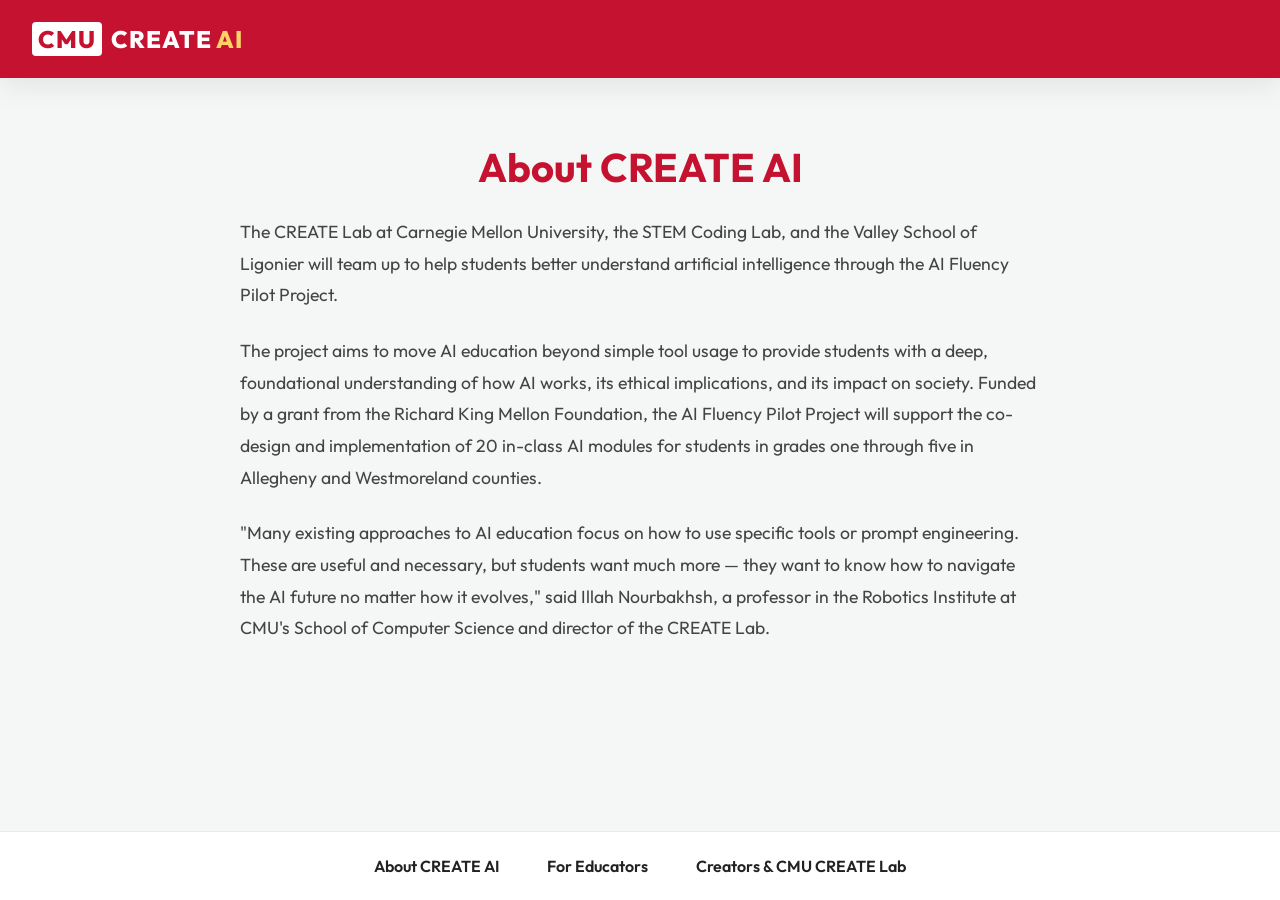
==== about.html @ 3992c71f "Initial commit" ====
<!DOCTYPE html>
<html lang="en">
<head>
    <meta charset="UTF-8">
    <meta name="viewport" content="width=device-width, initial-scale=1.0">
    <title>About CREATE AI</title>
    <link href="https://fonts.googleapis.com/css2?family=Outfit:wght@400;600;800&display=swap" rel="stylesheet">
    <link rel="stylesheet" href="style.css">
</head>
<body>
    <header>
        <a href="index.html" style="text-decoration: none; color: inherit;">
            <div class="logo">
                <span class="cmu">CMU</span> CREATE <span class="ai">AI</span>
            </div>
        </a>
    </header>

    <div class="app-container" style="flex-direction: column; padding: 4rem 2rem; align-items: center; text-align: center;">
        <h2 style="color: var(--cmu-red); font-size: 2.5rem; margin-bottom: 1.5rem;">About CREATE AI</h2>
        <div style="max-width: 800px; line-height: 1.8; font-size: 1.1rem; color: #444; text-align: left;">
            <p>The CREATE Lab at Carnegie Mellon University, the STEM Coding Lab, and the Valley School of Ligonier will team up to help students better understand artificial intelligence through the AI Fluency Pilot Project.</p>
            <p style="margin-top: 1.5rem;">The project aims to move AI education beyond simple tool usage to provide students with a deep, foundational understanding of how AI works, its ethical implications, and its impact on society. Funded by a grant from the Richard King Mellon Foundation, the AI Fluency Pilot Project will support the co-design and implementation of 20 in-class AI modules for students in grades one through five in Allegheny and Westmoreland counties.</p>
            <p style="margin-top: 1.5rem;">"Many existing approaches to AI education focus on how to use specific tools or prompt engineering. These are useful and necessary, but students want much more — they want to know how to navigate the AI future no matter how it evolves," said Illah Nourbakhsh, a professor in the Robotics Institute at CMU's School of Computer Science and director of the CREATE Lab.</p>
        </div>
    </div>

    <footer class="app-footer" style="background: white; padding: 1.5rem 2rem; border-top: 1px solid #EAEAEA; display: flex; justify-content: center; gap: 3rem; font-size: 1rem; margin-top: auto;">
        <a href="about.html" class="footer-link" style="color: var(--cmu-dark); text-decoration: none; font-weight: 600;">About CREATE AI</a>
        <a href="educators.html" class="footer-link" style="color: var(--cmu-dark); text-decoration: none; font-weight: 600;">For Educators</a>
        <a href="creators.html" class="footer-link" style="color: var(--cmu-dark); text-decoration: none; font-weight: 600;">Creators & CMU CREATE Lab</a>
    </footer>
</body>
</html>
---- style.css ----
:root {
    --cmu-red: #C41230;
    --cmu-dark: #222222;
    --bg-color: #F4F7F6;
    --card-bg: #FFFFFF;
    --block-color: #4A90E2;
    --block-color-2: #F39C12;
    --block-color-3: #2ECC71;
    --drop-bg: #EAEAEA;
    --text-main: #333333;
    --font-family: 'Outfit', sans-serif;
    --radius: 12px;
    --shadow: 0 8px 30px rgba(0,0,0,0.08);
}

* {
    box-sizing: border-box;
    margin: 0;
    padding: 0;
}

body {
    font-family: var(--font-family);
    background-color: var(--bg-color);
    color: var(--text-main);
    display: flex;
    flex-direction: column;
    min-height: 100vh;
}

header {
    background-color: var(--cmu-red);
    color: white;
    padding: 1.5rem 2rem;
    display: flex;
    justify-content: space-between;
    align-items: center;
    box-shadow: var(--shadow);
    z-index: 10;
}

.logo {
    font-size: 1.5rem;
    font-weight: 800;
    letter-spacing: 1px;
}

.logo .cmu {
    background: white;
    color: var(--cmu-red);
    padding: 2px 6px;
    border-radius: 4px;
    margin-right: 4px;
}

.logo .ai {
    color: #FFD166;
}

.subtitle {
    font-weight: 600;
    opacity: 0.9;
}

.app-container {
    display: flex;
    flex: 1;
    max-width: 1200px;
    margin: 0 auto;
    width: 100%;
}

.sidebar {
    width: 250px;
    background: white;
    padding: 2rem 1rem;
    border-right: 1px solid #EAEAEA;
    box-shadow: 2px 0 10px rgba(0,0,0,0.02);
}

.sidebar h3 {
    font-size: 1.1rem;
    margin-bottom: 1rem;
    color: var(--cmu-dark);
    padding-left: 15px;
    text-transform: uppercase;
    letter-spacing: 1px;
}

.sidebar ul {
    list-style: none;
}

.sidebar li {
    padding: 12px 15px;
    margin-bottom: 10px;
    border-radius: 8px;
    cursor: pointer;
    font-weight: 600;
    color: #555;
    transition: all 0.2s;
}

.sidebar li:hover {
    background: var(--bg-color);
}

.sidebar li.active {
    background: #FFF0F2;
    color: var(--cmu-red);
    border-left: 4px solid var(--cmu-red);
}

main {
    flex: 1;
    padding: 2rem;
}

.lesson-view.hidden {
    display: none;
}

.lesson-intro {
    text-align: center;
    margin-bottom: 2rem;
}

.lesson-intro h2 {
    font-size: 2rem;
    color: var(--cmu-dark);
    margin-bottom: 0.5rem;
}

.lesson-intro p {
    font-size: 1.1rem;
    color: #555;
    max-width: 600px;
    margin: 0 auto;
}

.workspace {
    display: flex;
    flex-direction: column;
    gap: 2rem;
}

.sentence-area, .prediction-area {
    background: var(--card-bg);
    padding: 2rem;
    border-radius: var(--radius);
    box-shadow: var(--shadow);
}

h3 {
    margin-bottom: 1rem;
    color: var(--cmu-red);
    font-size: 1.2rem;
}

.sentence-track {
    display: flex;
    flex-wrap: wrap;
    gap: 10px;
    min-height: 80px;
    align-items: center;
    background: var(--bg-color);
    padding: 1rem;
    border-radius: var(--radius);
    border: 2px dashed #CCC;
}

.word-block {
    padding: 12px 20px;
    border-radius: 8px;
    font-weight: 600;
    font-size: 1.2rem;
    color: white;
    box-shadow: 0 4px 6px rgba(0,0,0,0.1);
    transition: transform 0.2s, box-shadow 0.2s;
    user-select: none;
}

.word-block.fixed {
    background-color: var(--cmu-dark);
}

.word-block.draggable {
    cursor: grab;
    background-color: var(--block-color);
    position: relative;
}
.word-block.draggable:nth-child(2n) { background-color: var(--block-color-2); }
.word-block.draggable:nth-child(3n) { background-color: var(--block-color-3); }

.word-block.draggable:active {
    cursor: grabbing;
    transform: scale(1.05);
    box-shadow: 0 8px 15px rgba(0,0,0,0.2);
}

.prob-badge {
    position: absolute;
    top: -10px;
    right: -10px;
    background: var(--cmu-red);
    color: white;
    font-size: 0.75rem;
    padding: 2px 6px;
    border-radius: 10px;
    font-weight: 800;
    box-shadow: 0 2px 4px rgba(0,0,0,0.2);
}

.drop-zone {
    padding: 12px 20px;
    border-radius: 8px;
    font-weight: 600;
    font-size: 1.2rem;
    color: #888;
    background-color: var(--drop-bg);
    border: 2px dashed #AAA;
    min-width: 150px;
    text-align: center;
    transition: all 0.3s;
}

.drop-zone.active {
    border-color: var(--cmu-red);
    background-color: #FFF0F2;
    color: var(--cmu-red);
}

.drop-zone.hover {
    background-color: #FFE0E5;
    transform: scale(1.05);
}

.word-palette {
    display: flex;
    gap: 15px;
    flex-wrap: wrap;
    min-height: 60px;
}

/* Image Comparison Styles */
.image-comparison {
    display: flex;
    gap: 2rem;
    justify-content: center;
    margin-top: 2rem;
}

.image-card {
    background: white;
    padding: 1rem;
    border-radius: var(--radius);
    box-shadow: var(--shadow);
    text-align: center;
    transition: transform 0.2s;
    width: 45%;
}

.image-card:hover {
    transform: translateY(-5px);
}

.image-card img {
    width: 100%;
    height: auto;
    border-radius: 8px;
    margin-bottom: 1rem;
    object-fit: cover;
    aspect-ratio: 1/1;
    border: 1px solid #EAEAEA;
}

.image-card .btn-select {
    width: 100%;
    background: var(--block-color);
}
.image-card .btn-select:hover {
    background: #357ABD;
}

.hidden {
    display: none !important;
}

.overlay {
    position: fixed;
    top: 0; left: 0; width: 100%; height: 100%;
    background: rgba(0,0,0,0.6);
    backdrop-filter: blur(4px);
    display: flex;
    justify-content: center;
    align-items: center;
    z-index: 100;
    opacity: 0;
    animation: fadeIn 0.4s forwards;
}

@keyframes fadeIn {
    to { opacity: 1; }
}

.modal {
    background: white;
    padding: 3rem;
    border-radius: 20px;
    max-width: 500px;
    text-align: center;
    box-shadow: 0 20px 40px rgba(0,0,0,0.2);
    transform: translateY(20px);
    animation: slideUp 0.4s forwards;
}

@keyframes slideUp {
    to { transform: translateY(0); }
}

.lesson-intro h2 {
    color: var(--cmu-red);
    margin-top: 0;
}

.splash-screen {
    display: flex;
    flex-direction: column;
    align-items: center;
    justify-content: center;
    text-align: center;
    height: 100%;
    min-height: 400px;
}

.splash-screen .lesson-intro {
    max-width: 600px;
    margin-bottom: 2rem;
}

.btn-start-lesson {
    font-size: 1.2rem;
    padding: 1rem 2rem;
    border-radius: 30px;
    box-shadow: 0 4px 15px rgba(160, 15, 37, 0.3);
}

.btn-start-lesson:hover {
    transform: translateY(-3px);
    box-shadow: 0 6px 20px rgba(160, 15, 37, 0.4);
}

.user-prompt {
    background-color: var(--block-color-2);
    color: white;
    padding: 1rem 1.5rem;
    border-radius: var(--radius);
    margin-bottom: 2rem;
    font-size: 1.2rem;
    box-shadow: 0 4px 6px rgba(0,0,0,0.1);
}

.modal h2 {
    color: var(--cmu-red);
    font-size: 2.5rem;
    margin-bottom: 1rem;
}

.final-sentence {
    font-size: 1.5rem;
    font-weight: 800;
    color: var(--cmu-dark);
    margin-bottom: 1.5rem;
    background: #F4F7F6;
    padding: 1rem;
    border-radius: 10px;
    border-left: 5px solid var(--block-color-2);
}

.modal p {
    font-size: 1.1rem;
    line-height: 1.6;
    margin-bottom: 2rem;
}

button {
    background: var(--cmu-red);
    color: white;
    border: none;
    padding: 12px 30px;
    font-size: 1.2rem;
    font-weight: 600;
    border-radius: 30px;
    cursor: pointer;
    transition: transform 0.2s, background 0.2s;
    font-family: var(--font-family);
}

button:hover {
    background: #A00F25;
    transform: translateY(-2px);
}

/* Lesson 3: Tic-Tac-Toe Styles */
.tictactoe-container {
    display: flex;
    flex-direction: column;
    gap: 3rem;
    align-items: center;
    justify-content: center;
    margin-top: 2rem;
}

.system-prompt-container {
    background: #f8f9fa;
    padding: 1.5rem;
    border-radius: 12px;
    border: 2px solid var(--border-color);
    width: 100%;
    max-width: 600px;
    display: flex;
    flex-direction: column;
    gap: 0.5rem;
}

.prompt-input-group {
    display: flex;
    gap: 0.5rem;
}

.prompt-input-group select {
    flex: 1;
    padding: 0.75rem;
    border: 2px solid var(--border-color);
    border-radius: 8px;
    font-size: 1rem;
    font-family: inherit;
    background-color: white;
    cursor: pointer;
}

.game-board-area {
    background: white;
    padding: 2rem;
    border-radius: var(--radius);
    box-shadow: var(--shadow);
    display: flex;
    flex-direction: column;
    align-items: center;
    gap: 1rem;
}

.ttt-grid {
    display: grid;
    grid-template-columns: repeat(3, 100px);
    grid-template-rows: repeat(3, 100px);
    gap: 5px;
    background: var(--cmu-dark);
    border: 5px solid var(--cmu-dark);
    border-radius: 8px;
}

.ttt-cell {
    background: white;
    display: flex;
    justify-content: center;
    align-items: center;
    font-size: 3rem;
    font-weight: 800;
    cursor: pointer;
    transition: background 0.2s;
    user-select: none;
}

.ttt-cell:hover {
    background: #F4F7F6;
}

.ttt-cell.preview {
    background: #FFF0F2;
    color: rgba(196, 18, 48, 0.5);
}

.ttt-cell.x {
    color: var(--cmu-red);
}

.ttt-cell.o {
    color: var(--block-color);
}

.ai-helper-area {
    background: white;
    padding: 2rem;
    border-radius: var(--radius);
    box-shadow: var(--shadow);
    width: 300px;
    display: flex;
    flex-direction: column;
    align-items: center;
    text-align: center;
}

.helper-avatar {
    font-size: 4rem;
    margin-bottom: 1rem;
}

.helper-bubble {
    background: var(--bg-color);
    padding: 1rem;
    border-radius: 12px;
    position: relative;
    margin-bottom: 1.5rem;
    font-weight: 600;
    color: var(--cmu-dark);
}

.helper-bubble::after {
    content: '';
    position: absolute;
    top: -10px;
    left: 50%;
    transform: translateX(-50%);
    border-width: 0 10px 10px 10px;
    border-style: solid;
    border-color: transparent transparent var(--bg-color) transparent;
}

.btn-secondary {
    background: var(--block-color-2);
}
.btn-secondary:hover {
    background: #E67E22;
}

.btn-secondary:disabled {
    background: #CCC;
    cursor: not-allowed;
    transform: none;
}

.btn-primary {
    background: var(--block-color-3);
}
.btn-primary:hover {
    background: #27AE60;
}

/* Lesson 4: The Rigid Rulebook Styles */
.rulebook-container {
    display: flex;
    gap: 3rem;
    align-items: center;
    justify-content: center;
    margin-top: 2rem;
}

.image-area img {
    max-width: 400px;
    border-radius: var(--radius);
    box-shadow: var(--shadow);
}

.logic-area {
    background: white;
    padding: 1.5rem;
    border-radius: var(--radius);
    box-shadow: var(--shadow);
    width: 400px;
    display: flex;
    flex-direction: column;
}

.static-tree {
    display: flex;
    flex-direction: column;
    gap: 0.8rem;
    font-size: 0.95rem;
}

.tree-row {
    display: flex;
    justify-content: center;
    gap: 1rem;
    align-items: center;
}

.tree-node {
    background: var(--bg-color);
    padding: 0.8rem 1rem;
    border-radius: 8px;
    font-weight: bold;
    text-align: center;
    border: 2px solid transparent;
    transition: all 0.3s ease;
}

.tree-node.q-node {
    background: var(--cmu-dark);
    color: white;
    width: 80%;
}

.tree-node.result-node {
    background: #EAEAEA;
    color: #888;
    width: 100px;
    font-size: 0.85rem;
}

.tree-node.result-node.final {
    width: 120px;
    font-size: 1rem;
}

.tree-node.active-result {
    background: #FFF0F2;
    color: var(--cmu-red);
    border-color: var(--cmu-red);
    transform: scale(1.05);
}

.tree-node.active-result-correct {
    background: #E8F8F5;
    color: var(--block-color-3);
    border-color: var(--block-color-3);
    transform: scale(1.05);
}

.tree-btn {
    padding: 0.5rem 1rem;
    border: 2px solid var(--block-color);
    background: white;
    color: var(--block-color);
    font-weight: bold;
    border-radius: 20px;
    cursor: pointer;
    transition: all 0.2s;
    flex: 1;
}

.tree-btn:hover:not(:disabled) {
    background: #EAF2F8;
}

.tree-btn.selected {
    background: var(--block-color);
    color: white;
}

.tree-btn.wrong {
    background: var(--cmu-red);
    color: white;
    border-color: var(--cmu-red);
}

.tree-btn:disabled {
    opacity: 0.4;
    cursor: not-allowed;
}

.dimmed {
    opacity: 0.3;
}

/* Lesson 5: The Parrot Trainer Styles */
.turn-counter {
    margin-top: 1rem;
    font-size: 1.1rem;
    font-weight: bold;
    color: var(--cmu-dark);
    background: white;
    display: inline-block;
    padding: 0.5rem 1rem;
    border-radius: 20px;
    box-shadow: 0 2px 5px rgba(0,0,0,0.1);
}

.sentence-progress {
    display: flex;
    justify-content: center;
    gap: 1rem;
    margin: 2rem 0 1rem 0;
}

.word-box {
    background: white;
    border: 2px dashed #CCC;
    padding: 0.8rem 1.5rem;
    border-radius: 8px;
    font-weight: bold;
    font-size: 1.2rem;
    color: #999;
    min-width: 80px;
    text-align: center;
    transition: all 0.3s;
}

.word-box.locked {
    background: #E8F8F5;
    border: 2px solid var(--block-color-3);
    color: var(--block-color-3);
}

.word-box.active {
    border: 2px solid var(--cmu-red);
    color: var(--cmu-red);
    animation: pulseBorder 1.5s infinite;
}

@keyframes pulseBorder {
    0% { box-shadow: 0 0 0 0 rgba(160, 15, 37, 0.4); }
    70% { box-shadow: 0 0 0 10px rgba(160, 15, 37, 0); }
    100% { box-shadow: 0 0 0 0 rgba(160, 15, 37, 0); }
}

.parrot-container {
    display: flex;
    gap: 3rem;
    align-items: center;
    justify-content: center;
    margin-top: 2rem;
}

.parrot-visuals {
    display: flex;
    flex-direction: column;
    align-items: center;
    position: relative;
    width: 350px;
}

#parrot-image {
    max-width: 250px;
    margin-bottom: 1.5rem;
}

.speech-bubble {
    position: relative;
    background: white;
    border-radius: 20px;
    padding: 1rem 1.5rem;
    font-size: 1.2rem;
    font-weight: bold;
    color: var(--cmu-dark);
    margin-bottom: 20px;
    box-shadow: 0 4px 10px rgba(0,0,0,0.1);
    text-align: center;
    transition: transform 0.15s ease-out;
}

.speech-bubble::after {
    content: '';
    position: absolute;
    bottom: -10px;
    left: 50%;
    transform: translateX(-50%);
    border-width: 10px 10px 0;
    border-style: solid;
    border-color: white transparent transparent transparent;
    display: block;
    width: 0;
}

.parrot-buttons {
    display: flex;
    gap: 1rem;
    width: 100%;
}

.btn-reward, .btn-ignore {
    flex: 1;
    padding: 10px;
    font-weight: bold;
    border-radius: 8px;
    border: none;
    cursor: pointer;
    transition: transform 0.2s, background 0.2s;
    font-size: 1rem;
}

.btn-reward {
    background: #27AE60;
    color: white;
}

.btn-reward:hover {
    background: #219653;
    transform: translateY(-2px);
}

.btn-ignore {
    background: #E0E0E0;
    color: #333;
}

.btn-ignore:hover {
    background: #BDBDBD;
    transform: translateY(-2px);
}

.btn-reward:disabled, .btn-ignore:disabled {
    opacity: 0.5;
    cursor: not-allowed;
    transform: none;
}

.parrot-stats {
    background: white;
    padding: 2rem;
    border-radius: var(--radius);
    box-shadow: var(--shadow);
    width: 450px;
}

.parrot-stats h3 {
    margin-top: 0;
    margin-bottom: 1.5rem;
    color: var(--cmu-dark);
    font-size: 1.2rem;
    text-align: center;
}

.prob-row {
    margin-bottom: 1.2rem;
    display: flex;
    align-items: center;
    gap: 1rem;
}

.prob-label {
    width: 160px;
    font-size: 0.9rem;
    font-weight: bold;
    color: #555;
    text-align: right;
}

.prob-bar-bg {
    flex: 1;
    height: 12px;
    background: #EAEAEA;
    border-radius: 6px;
    position: relative;
}

.prob-threshold-marker {
    position: absolute;
    left: 85%;
    top: -4px;
    bottom: -4px;
    width: 2px;
    background-color: var(--cmu-red);
    z-index: 10;
}

.prob-bar-fill {
    height: 100%;
    border-radius: 6px;
    transition: width 0.3s ease-out;
}

.prob-val {
    width: 45px;
    text-align: right;
    font-weight: bold;
    font-size: 0.9rem;
}
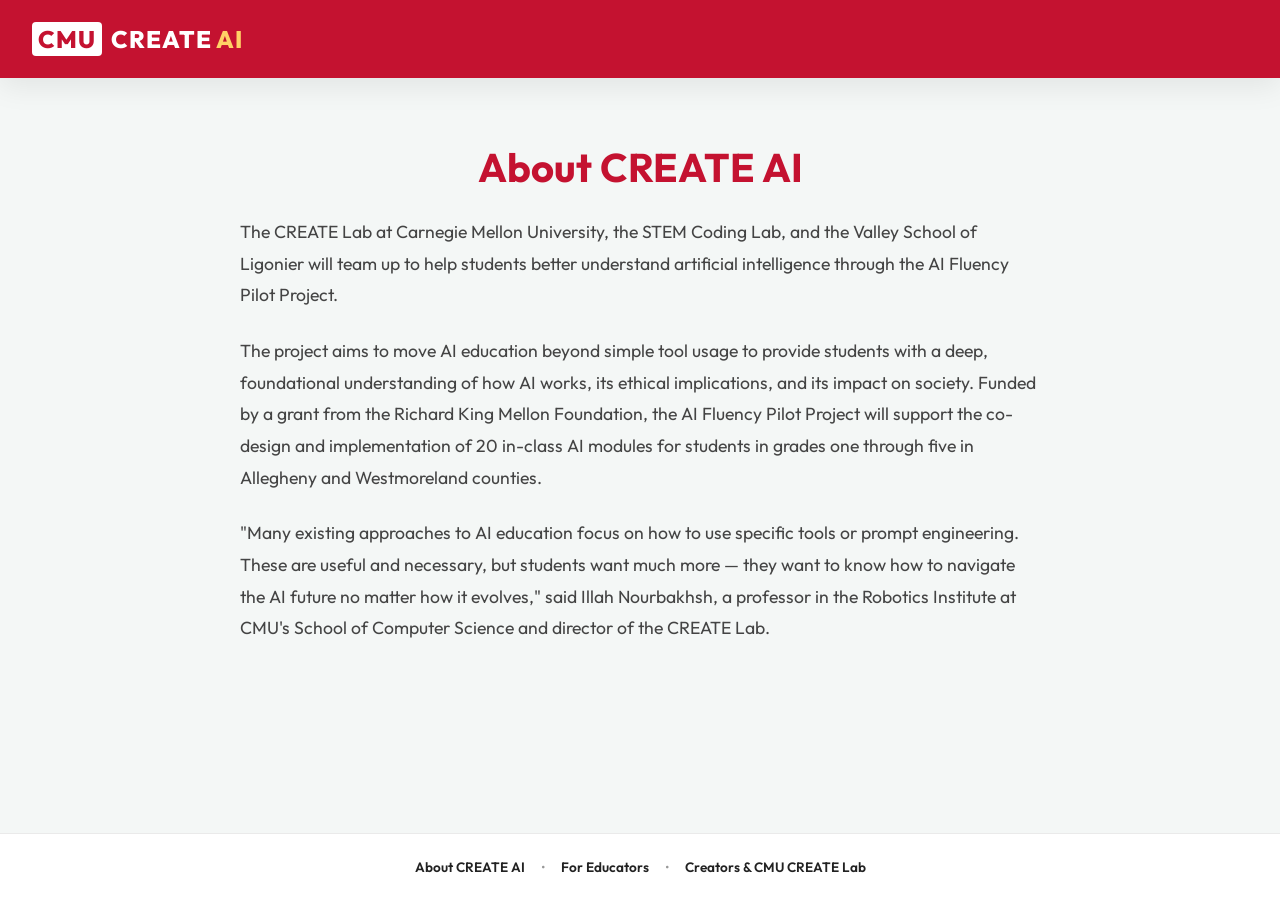
==== commit 35483c95: "Refine mobile layout and footer styling" ====
--- a/about.html
+++ b/about.html
@@ -25,10 +25,12 @@
         </div>
     </div>
 
-    <footer class="app-footer" style="background: white; padding: 1.5rem 2rem; border-top: 1px solid #EAEAEA; display: flex; justify-content: center; gap: 3rem; font-size: 1rem; margin-top: auto;">
-        <a href="about.html" class="footer-link" style="color: var(--cmu-dark); text-decoration: none; font-weight: 600;">About CREATE AI</a>
-        <a href="educators.html" class="footer-link" style="color: var(--cmu-dark); text-decoration: none; font-weight: 600;">For Educators</a>
-        <a href="creators.html" class="footer-link" style="color: var(--cmu-dark); text-decoration: none; font-weight: 600;">Creators & CMU CREATE Lab</a>
+    <footer class="app-footer">
+        <a href="about.html" class="footer-link">About CREATE AI</a>
+        <span class="footer-dot">•</span>
+        <a href="educators.html" class="footer-link">For Educators</a>
+        <span class="footer-dot">•</span>
+        <a href="creators.html" class="footer-link">Creators & CMU CREATE Lab</a>
     </footer>
 </body>
 </html>
--- a/style.css
+++ b/style.css
@@ -867,3 +867,183 @@
     font-weight: bold;
     font-size: 0.9rem;
 }
+
+.app-footer {
+    background: white;
+    padding: 1.5rem 2rem;
+    border-top: 1px solid #EAEAEA;
+    display: flex;
+    justify-content: center;
+    gap: 1rem;
+    font-size: 0.85rem;
+    margin-top: auto;
+    white-space: nowrap;
+}
+
+.footer-link {
+    color: var(--cmu-dark);
+    text-decoration: none;
+    font-weight: 600;
+}
+
+.footer-link:hover {
+    text-decoration: underline;
+}
+
+.footer-dot {
+    color: #999;
+}
+
+.lesson-header-container {
+    display: flex; 
+    justify-content: space-between; 
+    align-items: center; 
+    margin-top: 2rem; 
+    margin-bottom: 1rem; 
+    padding: 0 1rem;
+    gap: 1rem;
+}
+
+.lesson-page-title {
+    margin: 0; 
+    color: var(--cmu-dark);
+}
+
+/* --- Mobile Responsive Styles --- */
+
+.mobile-nav {
+    display: none;
+    width: 90%;
+    margin: 1.5rem auto 0 auto;
+    padding: 12px 16px;
+    font-size: 1.1rem;
+    font-weight: 600;
+    color: var(--cmu-dark);
+    font-family: var(--font-family);
+    border-radius: var(--radius);
+    border: 2px solid var(--block-color);
+    background-color: var(--card-bg);
+    box-shadow: var(--shadow);
+    appearance: none;
+    background-image: url('data:image/svg+xml;charset=US-ASCII,<svg width="12" height="12" viewBox="0 0 12 12" xmlns="http://www.w3.org/2000/svg"><path d="M1 4l5 5 5-5" stroke="%23333" stroke-width="2" fill="none" fill-rule="evenodd" stroke-linecap="round" stroke-linejoin="round"/></svg>');
+    background-repeat: no-repeat;
+    background-position: right 1rem center;
+    cursor: pointer;
+}
+
+@media (max-width: 768px) {
+    html {
+        font-size: 14px;
+    }
+
+    .sidebar {
+        display: none !important;
+    }
+    
+    .app-footer {
+        gap: 2vw;
+        padding: 1rem 0.5rem;
+        font-size: clamp(8px, 2.5vw, 0.85rem);
+    }
+    
+    .mobile-nav {
+        display: block;
+    }
+    
+    .app-container {
+        flex-direction: column;
+    }
+
+    header {
+        flex-direction: column;
+        gap: 1rem;
+        padding: 1rem;
+        text-align: center;
+    }
+
+    header button, .btn-secondary {
+        margin: 0 auto;
+        font-size: 0.9rem;
+        padding: 8px 16px;
+    }
+
+    .main-content {
+        padding: 1rem;
+    }
+
+    .lesson-header-container {
+        flex-direction: column;
+        justify-content: center;
+        text-align: center;
+        gap: 1.5rem;
+    }
+
+    h1, h2 {
+        font-size: 1.5rem;
+    }
+    
+    h3 {
+        font-size: 1.2rem;
+    }
+
+    /* Lesson 1 */
+    .word-block {
+        padding: 8px 12px;
+        font-size: 0.9rem;
+    }
+
+    /* Lesson 2 */
+    .l2-container {
+        flex-direction: column;
+    }
+
+    /* Lesson 4 */
+    .rulebook-container {
+        flex-direction: column;
+    }
+
+    .logic-area {
+        width: 100%;
+        padding: 1rem;
+    }
+
+    .image-area img {
+        max-width: 100%;
+    }
+
+    /* Lesson 5 */
+    #content-5 {
+        flex-direction: column;
+        gap: 1rem;
+    }
+    
+    .parrot-stats {
+        width: 100%;
+        padding: 1rem;
+    }
+
+    .prob-row {
+        gap: 0.5rem;
+    }
+
+    .prob-label {
+        width: 80px;
+        font-size: 0.8rem;
+    }
+    
+    .prob-val {
+        width: 35px;
+        font-size: 0.8rem;
+    }
+
+    /* Modals */
+    .modal {
+        width: 90%;
+        padding: 1.5rem;
+    }
+
+    .learn-more-modal {
+        width: 95%;
+        padding: 1.5rem;
+    }
+}
